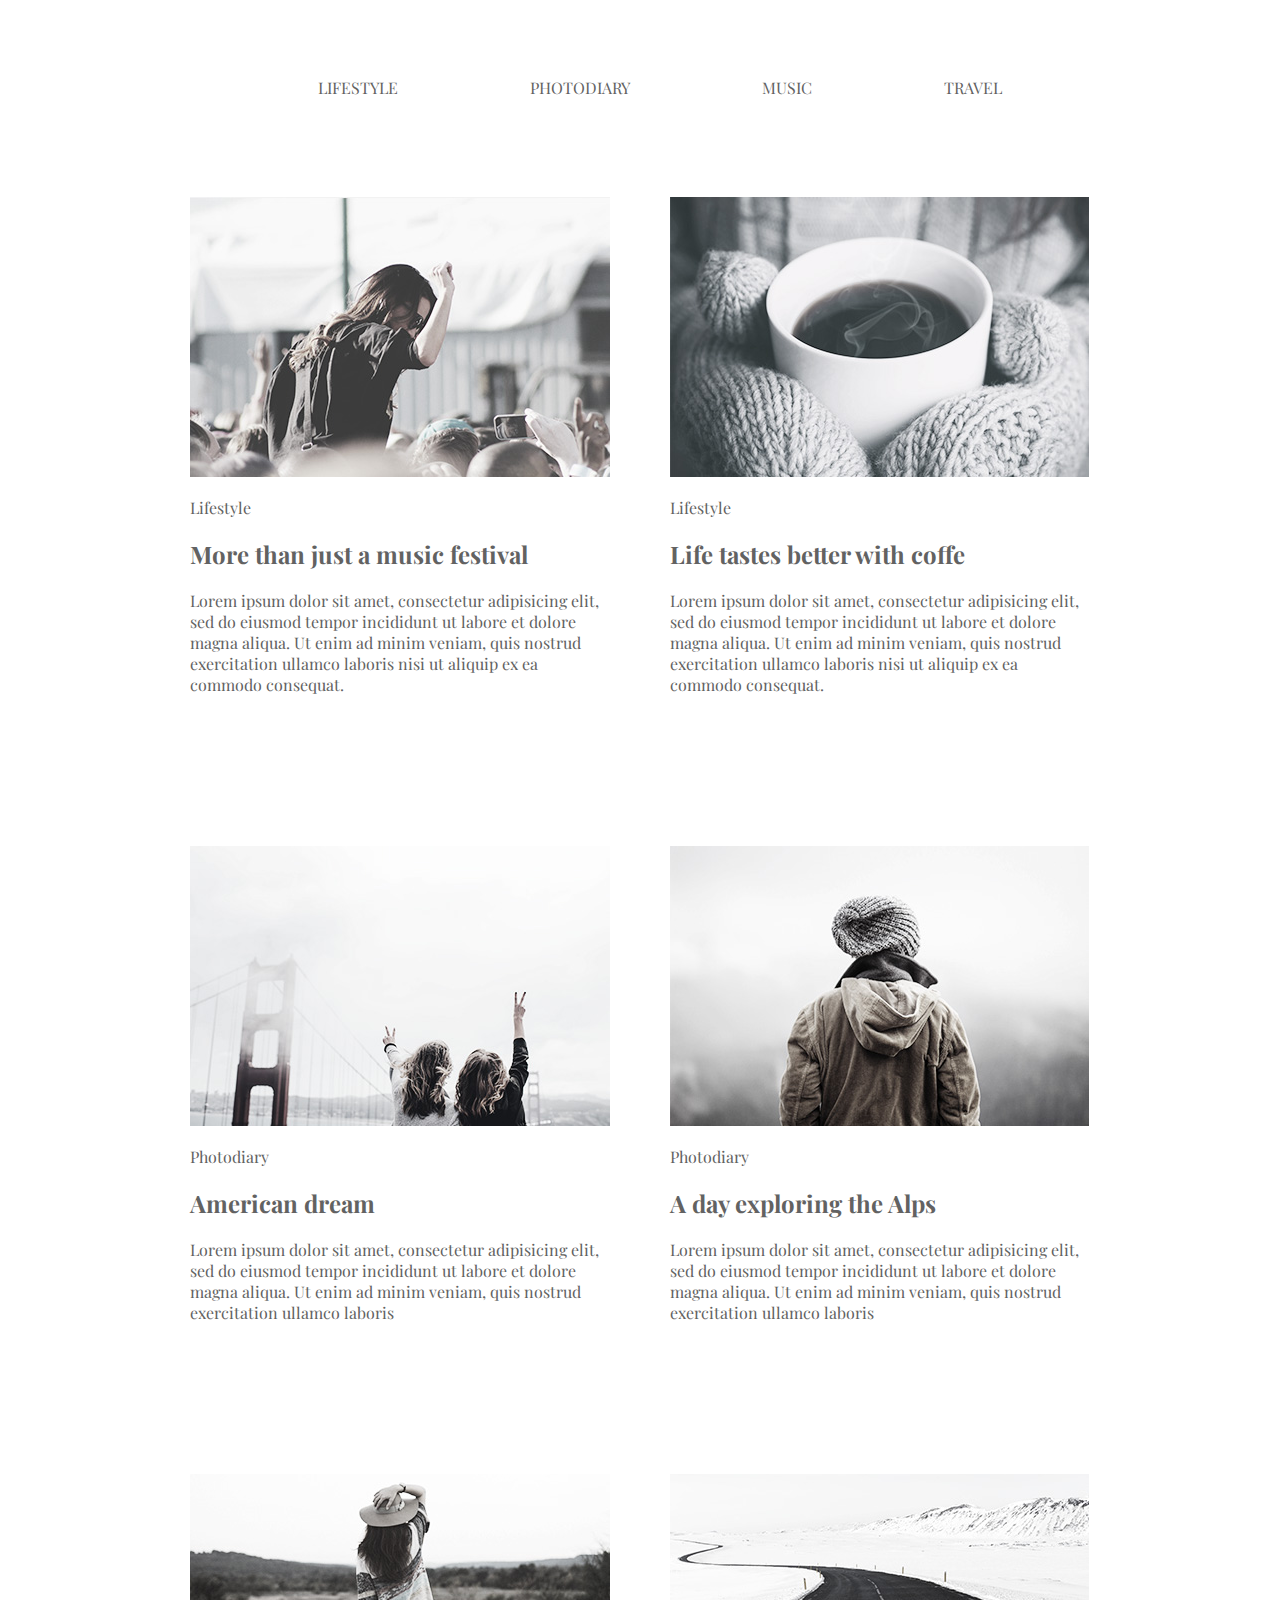
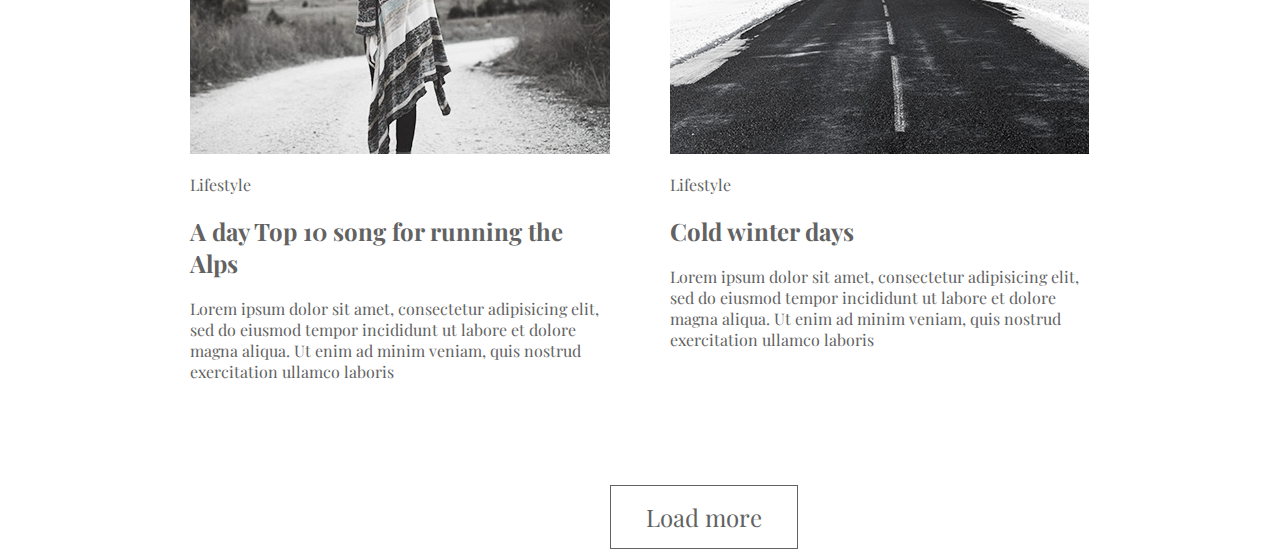
==== module-02/index.html @ b18445e2 "module2" ====
<!DOCTYPE html>
<html lang="en">

<head>
    <meta charset="UTF-8">
    <meta name="viewport" content="width=device-width, initial-scale=1.0">
    <meta http-equiv="X-UA-Compatible" content="ie=edge">
    <title>Document</title>
    <link rel="stylesheet" href="normalise.css">
    <link href="https://fonts.googleapis.com/css?family=Playfair+Display" rel="stylesheet">
    <link rel="stylesheet" href="css/style.css">

</head>

<body>
    <div class="wrapper">
        <header class="main-header">
            <nav>
                <ul class="main-menu">
                    <li class="main-menu-item">
                        <a href="#lifestyle">lifestyle </a>
                    </li>
                    <li class="main-menu-item">
                        <a href="#photodiary">photodiary</a>
                    </li>
                    <li class="main-menu-item">
                        <a href="#">music </a>
                    </li>
                    <li class="main-menu-item">
                        <a href="#">travel </a>
                    </li>
                </ul>
            </nav>
        </header>
        <main class="main-content">
        
                <section class="lifestyle">
                    <img src="img/1.jpg" alt="Lifestyle">
                    <p>
                        Lifestyle
                    </p>

                    <h2>More than just a music festival</h2>

                    <div>Lorem ipsum dolor sit amet, consectetur adipisicing elit, sed do eiusmod tempor incididunt ut labore
                        et dolore magna aliqua. Ut enim ad minim veniam, quis nostrud exercitation ullamco laboris nisi ut
                        aliquip ex ea commodo consequat.
                    </div>

                </section>

                <section class="lifestyle2">
                    <img src="img/2.jpg" alt="Lifestyle ">

                    <p>
                        Lifestyle
                    </p>
                    <h2>Life tastes better with coffe</h2>
                    </P>

                    <div>Lorem ipsum dolor sit amet, consectetur adipisicing elit, sed do eiusmod tempor incididunt ut labore
                        et dolore magna aliqua. Ut enim ad minim veniam, quis nostrud exercitation ullamco laboris nisi ut
                        aliquip ex ea commodo consequat.</div>

                </section>
     
            <section class="photodiary">
                <p>
                    <img src="img/3.jpg" alt="photodiary ">
                </p>
                <p>Photodiary</p>
                <h2>American dream</h2>
                <div>Lorem ipsum dolor sit amet, consectetur adipisicing elit, sed do eiusmod tempor incididunt ut labore et dolore
                    magna aliqua. Ut enim ad minim veniam, quis nostrud exercitation ullamco laboris </div>
            </section>

            <section class="photodiary2 ">
                <p>
                    <img src="img/4.jpg " alt="photodiary ">
                </p>
                <p>Photodiary</p>
                <h2>A day exploring the Alps</h2>
                <div>Lorem ipsum dolor sit amet, consectetur adipisicing elit, sed do eiusmod tempor incididunt ut labore et dolore
                    magna aliqua. Ut enim ad minim veniam, quis nostrud exercitation ullamco laboris</div>
            </section>
            <section class="lifestyle3">
                <p>
                    <img src="img/5.jpg" alt="Top 10 song for running ">
                </p>
                <p>Lifestyle</p>
                <h2>A day Top 10 song for running the Alps</h2>
                <div>Lorem ipsum dolor sit amet, consectetur adipisicing elit, sed do eiusmod tempor incididunt ut labore et dolore
                    magna aliqua. Ut enim ad minim veniam, quis nostrud exercitation ullamco laboris</div>
            </section>
            <section class="lifestyle4 ">
                <p>
                    <img src="img/6.jpg" alt="photodiary ">
                </p>
                <p>Lifestyle</p>
                <h2>Cold winter days</h2>
                <div>Lorem ipsum dolor sit amet, consectetur adipisicing elit, sed do eiusmod tempor incididunt ut labore et dolore
                    magna aliqua. Ut enim ad minim veniam, quis nostrud exercitation ullamco laboris</div>
            </section>

       
        <div class="button">
                <button>Load more
                </button>
            </div>



        </div>

        </main>

   
</body>

</html>
---- module-02/css/style.css ----
body {
    font-family: "Playfair Display", serif;
    color: #626262;
  }
  .wrapper {
    box-sizing: border-box;
    width: 1200px;
    padding: 0 150px 0 150px;
    margin: auto;
  }
  
  .main-menu {
    padding-left: 0px;
    margin: auto;
    width: 900px;
    height: 15px;
    margin-top: 77px;
    margin-bottom: 105px;
  }
  .main-menu-item {
    display: inline-block;
  }
  
  .main-menu-item a {
    color: #626262;
    text-decoration: none;
    margin-left: 128px;
    font-size: 24 px;
    text-transform: capitalize;
    text-transform: uppercase;
    margin-bottom: 105px;
  }
  .main-menu-item a:hover {
    color: #03a9f4;
  }
  
  .lifestyle {
    display: inline-block;
    width: 420px;
    float: left;
    margin-bottom: 135px;
  }
  
  .lifestyle2 {
    display: inline-block;
    padding-left: 60px;
    width: 420px;
    margin-bottom: 135px;
  }
  
  .photodiary {
    display: inline-block;
    float: left;
    width: 420px;
    margin-bottom: 135px;
  }
  .photodiary2 {
    display: inline-block;
    padding-left: 60px;
    width: 420px;
    margin-bottom: 135px;
  }
  
  .lifestyle3 {
    display: inline-block;
    width: 420px;
    margin-bottom: 135px;
    float: left;
  }
  .lifestyle4 {
    display: inline-block;
    padding-left: 60px;
    width: 420px;
    margin-bottom: 135px;
  }
  button{
    border: 1px solid  #626262;
  font-family: "Playfair Display", serif;
  font-size: 24px;
  box-sizing: border-box;
  padding: 15px 35px 15px 35px;
  background-color: white;
  color: #626262;
  margin-left: auto;
  margin-right: auto;}
  .button {padding-left: 
    340px;
    margin-left: auto;
    margin-right: auto;}
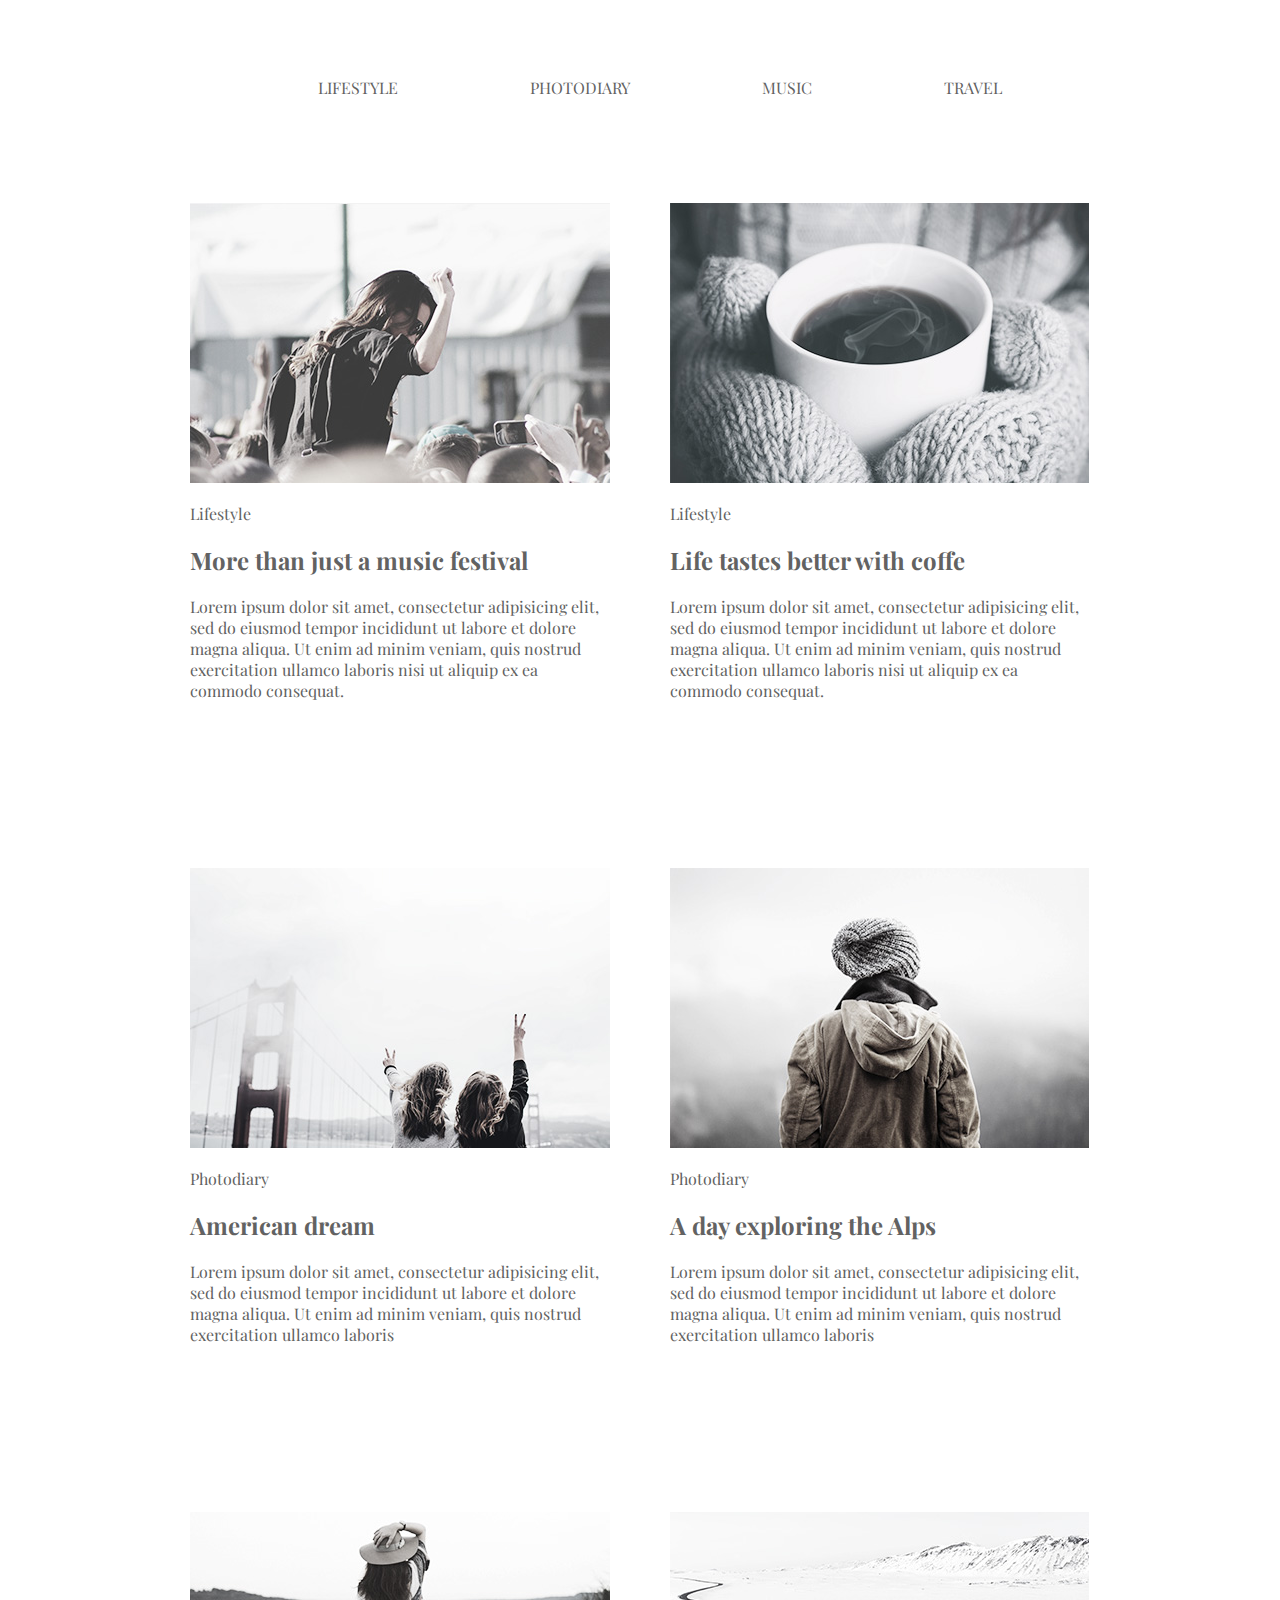
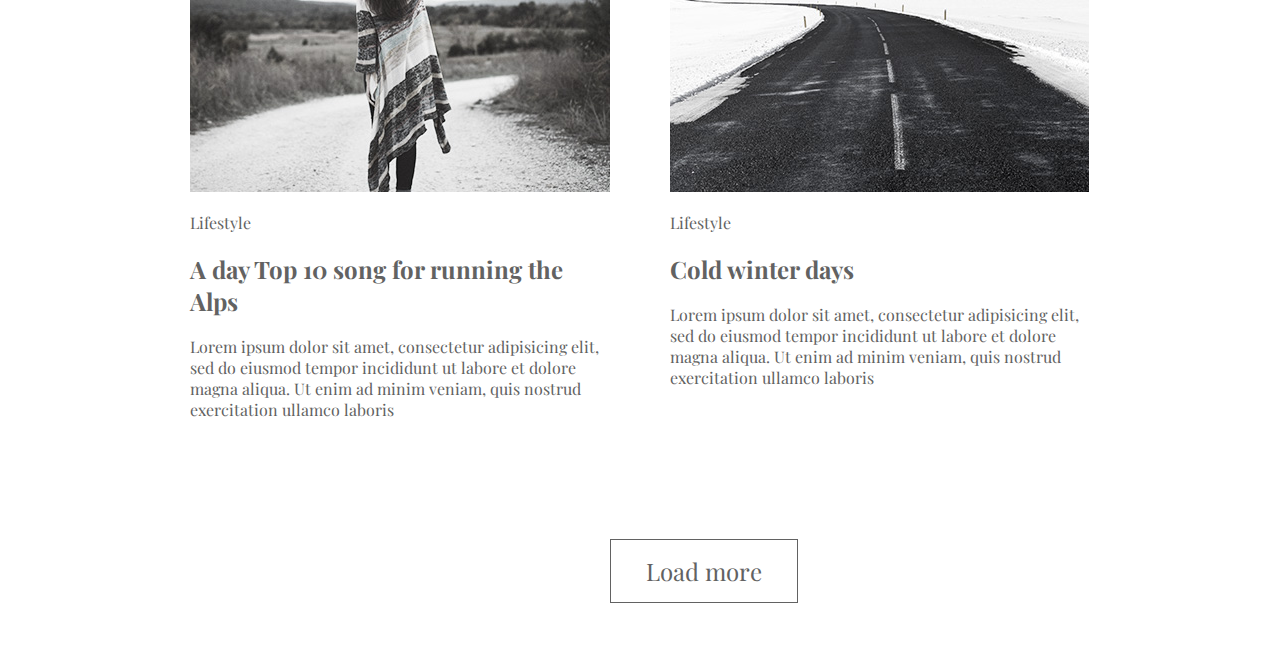
==== commit eff61d0c: "fixed bugs" ====
--- a/module-02/index.html
+++ b/module-02/index.html
@@ -33,88 +33,88 @@
             </nav>
         </header>
         <main class="main-content">
-        
-                <section class="lifestyle">
-                    <img src="img/1.jpg" alt="Lifestyle">
-                    <p>
-                        Lifestyle
-                    </p>
 
-                    <h2>More than just a music festival</h2>
+            <section class="lifestyle">
+                <img src="img/1.jpg" alt="Lifestyle">
+                <p>
+                    Lifestyle
+                </p>
 
-                    <div>Lorem ipsum dolor sit amet, consectetur adipisicing elit, sed do eiusmod tempor incididunt ut labore
-                        et dolore magna aliqua. Ut enim ad minim veniam, quis nostrud exercitation ullamco laboris nisi ut
-                        aliquip ex ea commodo consequat.
-                    </div>
+                <h2>More than just a music festival</h2>
 
-                </section>
+                <div>Lorem ipsum dolor sit amet, consectetur adipisicing elit, sed do eiusmod tempor incididunt ut labore et dolore
+                    magna aliqua. Ut enim ad minim veniam, quis nostrud exercitation ullamco laboris nisi ut aliquip ex ea
+                    commodo consequat.
+                </div>
 
-                <section class="lifestyle2">
-                    <img src="img/2.jpg" alt="Lifestyle ">
+            </section>
 
-                    <p>
-                        Lifestyle
-                    </p>
-                    <h2>Life tastes better with coffe</h2>
-                    </P>
+            <section class="lifestyle2">
+                <img src="img/2.jpg" alt="Lifestyle ">
 
-                    <div>Lorem ipsum dolor sit amet, consectetur adipisicing elit, sed do eiusmod tempor incididunt ut labore
-                        et dolore magna aliqua. Ut enim ad minim veniam, quis nostrud exercitation ullamco laboris nisi ut
-                        aliquip ex ea commodo consequat.</div>
+                <p>
+                    Lifestyle
+                </p>
+                <h2>Life tastes better with coffe</h2>
+            </p>
 
-                </section>
-     
+                <p>Lorem ipsum dolor sit amet, consectetur adipisicing elit, sed do eiusmod tempor incididunt ut labore et dolore
+                    magna aliqua. Ut enim ad minim veniam, quis nostrud exercitation ullamco laboris nisi ut aliquip ex ea
+                    commodo consequat.</p>
+
+            </section>
+
             <section class="photodiary">
                 <p>
                     <img src="img/3.jpg" alt="photodiary ">
                 </p>
                 <p>Photodiary</p>
                 <h2>American dream</h2>
-                <div>Lorem ipsum dolor sit amet, consectetur adipisicing elit, sed do eiusmod tempor incididunt ut labore et dolore
-                    magna aliqua. Ut enim ad minim veniam, quis nostrud exercitation ullamco laboris </div>
-            </section>
+                <p>Lorem ipsum dolor sit amet, consectetur adipisicing elit, sed do eiusmod tempor incididunt ut labore et dolore
+                    magna aliqua. Ut enim ad minim veniam, quis nostrud exercitation ullamco laboris </p>
+    </section>
 
-            <section class="photodiary2 ">
-                <p>
-                    <img src="img/4.jpg " alt="photodiary ">
-                </p>
-                <p>Photodiary</p>
-                <h2>A day exploring the Alps</h2>
-                <div>Lorem ipsum dolor sit amet, consectetur adipisicing elit, sed do eiusmod tempor incididunt ut labore et dolore
-                    magna aliqua. Ut enim ad minim veniam, quis nostrud exercitation ullamco laboris</div>
-            </section>
-            <section class="lifestyle3">
-                <p>
-                    <img src="img/5.jpg" alt="Top 10 song for running ">
-                </p>
-                <p>Lifestyle</p>
-                <h2>A day Top 10 song for running the Alps</h2>
-                <div>Lorem ipsum dolor sit amet, consectetur adipisicing elit, sed do eiusmod tempor incididunt ut labore et dolore
-                    magna aliqua. Ut enim ad minim veniam, quis nostrud exercitation ullamco laboris</div>
-            </section>
-            <section class="lifestyle4 ">
-                <p>
-                    <img src="img/6.jpg" alt="photodiary ">
-                </p>
-                <p>Lifestyle</p>
-                <h2>Cold winter days</h2>
-                <div>Lorem ipsum dolor sit amet, consectetur adipisicing elit, sed do eiusmod tempor incididunt ut labore et dolore
-                    magna aliqua. Ut enim ad minim veniam, quis nostrud exercitation ullamco laboris</div>
-            </section>
+    <section class="photodiary2 ">
+        <p>
+            <img src="img/4.jpg " alt="photodiary ">
+        </p>
+        <p>Photodiary</p>
+        <h2>A day exploring the Alps</h2>
+        <p>Lorem ipsum dolor sit amet, consectetur adipisicing elit, sed do eiusmod tempor incididunt ut labore et dolore magna
+            aliqua. Ut enim ad minim veniam, quis nostrud exercitation ullamco laboris</p>
+    </section>
+    <section class="lifestyle3">
+        <p>
+            <img src="img/5.jpg" alt="Top 10 song for running ">
+        </p>
+        <p>Lifestyle</p>
+        <h2>A day Top 10 song for running the Alps</h2>
+        <p>Lorem ipsum dolor sit amet, consectetur adipisicing elit, sed do eiusmod tempor incididunt ut labore et dolore magna
+            aliqua. Ut enim ad minim veniam, quis nostrud exercitation ullamco laboris</p>
+    </section>
+    <section class="lifestyle4 ">
+        <p>
+            <img src="img/6.jpg" alt="photodiary ">
+        </p>
+        <p>Lifestyle</p>
+        <h2>Cold winter days</h2>
+        <p>Lorem ipsum dolor sit amet, consectetur adipisicing elit, sed do eiusmod tempor incididunt ut labore et dolore magna
+            aliqua. Ut enim ad minim veniam, quis nostrud exercitation ullamco laboris</p>
+    </section>
 
-       
-        <div class="button">
-                <button>Load more
-                </button>
-            </div>
+
+    <div class="button">
+        <button>Load more
+        </button>
+    </div>
 
 
 
-        </div>
+    </div>
 
-        </main>
+    </main>
 
-   
+
 </body>
 
 </html>--- a/module-02/css/style.css
+++ b/module-02/css/style.css
@@ -1,80 +1,77 @@
 body {
-    font-family: "Playfair Display", serif;
-    color: #626262;
-  }
-  .wrapper {
-    box-sizing: border-box;
-    width: 1200px;
-    padding: 0 150px 0 150px;
-    margin: auto;
-  }
-  
-  .main-menu {
-    padding-left: 0px;
-    margin: auto;
-    width: 900px;
-    height: 15px;
-    margin-top: 77px;
-    margin-bottom: 105px;
-  }
-  .main-menu-item {
-    display: inline-block;
-  }
-  
-  .main-menu-item a {
-    color: #626262;
-    text-decoration: none;
-    margin-left: 128px;
-    font-size: 24 px;
-    text-transform: capitalize;
-    text-transform: uppercase;
-    margin-bottom: 105px;
-  }
-  .main-menu-item a:hover {
-    color: #03a9f4;
-  }
-  
-  .lifestyle {
-    display: inline-block;
-    width: 420px;
-    float: left;
-    margin-bottom: 135px;
-  }
-  
-  .lifestyle2 {
-    display: inline-block;
-    padding-left: 60px;
-    width: 420px;
-    margin-bottom: 135px;
-  }
-  
-  .photodiary {
-    display: inline-block;
-    float: left;
-    width: 420px;
-    margin-bottom: 135px;
-  }
-  .photodiary2 {
-    display: inline-block;
-    padding-left: 60px;
-    width: 420px;
-    margin-bottom: 135px;
-  }
-  
-  .lifestyle3 {
-    display: inline-block;
-    width: 420px;
-    margin-bottom: 135px;
-    float: left;
-  }
-  .lifestyle4 {
-    display: inline-block;
-    padding-left: 60px;
-    width: 420px;
-    margin-bottom: 135px;
-  }
-  button{
-    border: 1px solid  #626262;
+  font-family: "Playfair Display", serif;
+  color: #626262;
+}
+.wrapper {
+  box-sizing: border-box;
+  width: 1200px;
+  padding: 0 150px 0 150px;
+  margin: auto;
+}
+
+.main-menu {
+  padding-left: 0px;
+  margin: auto;
+  width: 900px;
+  margin-top: 77px;
+  margin-bottom: 105px;
+}
+.main-menu-item {
+  display: inline-block;
+}
+
+.main-menu-item a {
+  color: #626262;
+  text-decoration: none;
+  margin-left: 128px;
+  text-transform: uppercase;
+  margin-bottom: 105px;
+}
+.main-menu-item a:hover {
+  color: #03a9f4;
+}
+
+.lifestyle {
+  display: inline-block;
+  width: 420px;
+  float: left;
+  margin-bottom: 135px;
+}
+
+.lifestyle2 {
+  display: inline-block;
+  padding-left: 60px;
+  width: 420px;
+  margin-bottom: 135px;
+}
+
+.photodiary {
+  display: inline-block;
+  float: left;
+  width: 420px;
+  margin-bottom: 135px;
+}
+.photodiary2 {
+  display: inline-block;
+  padding-left: 60px;
+  width: 420px;
+  margin-bottom: 135px;
+}
+
+.lifestyle3 {
+  display: inline-block;
+  width: 420px;
+  margin-bottom: 135px;
+  float: left;
+}
+.lifestyle4 {
+  display: inline-block;
+  padding-left: 60px;
+  width: 420px;
+  margin-bottom: 135px;
+}
+button {
+  border: 1px solid #626262;
   font-family: "Playfair Display", serif;
   font-size: 24px;
   box-sizing: border-box;
@@ -82,8 +79,12 @@
   background-color: white;
   color: #626262;
   margin-left: auto;
-  margin-right: auto;}
-  .button {padding-left: 
-    340px;
-    margin-left: auto;
-    margin-right: auto;}+  margin-right: auto;
+}
+.button {
+  padding-left: 340px;
+  margin-left: auto;
+  margin-right: auto;
+  margin-bottom: 50px;
+  cursor: pointer;
+}